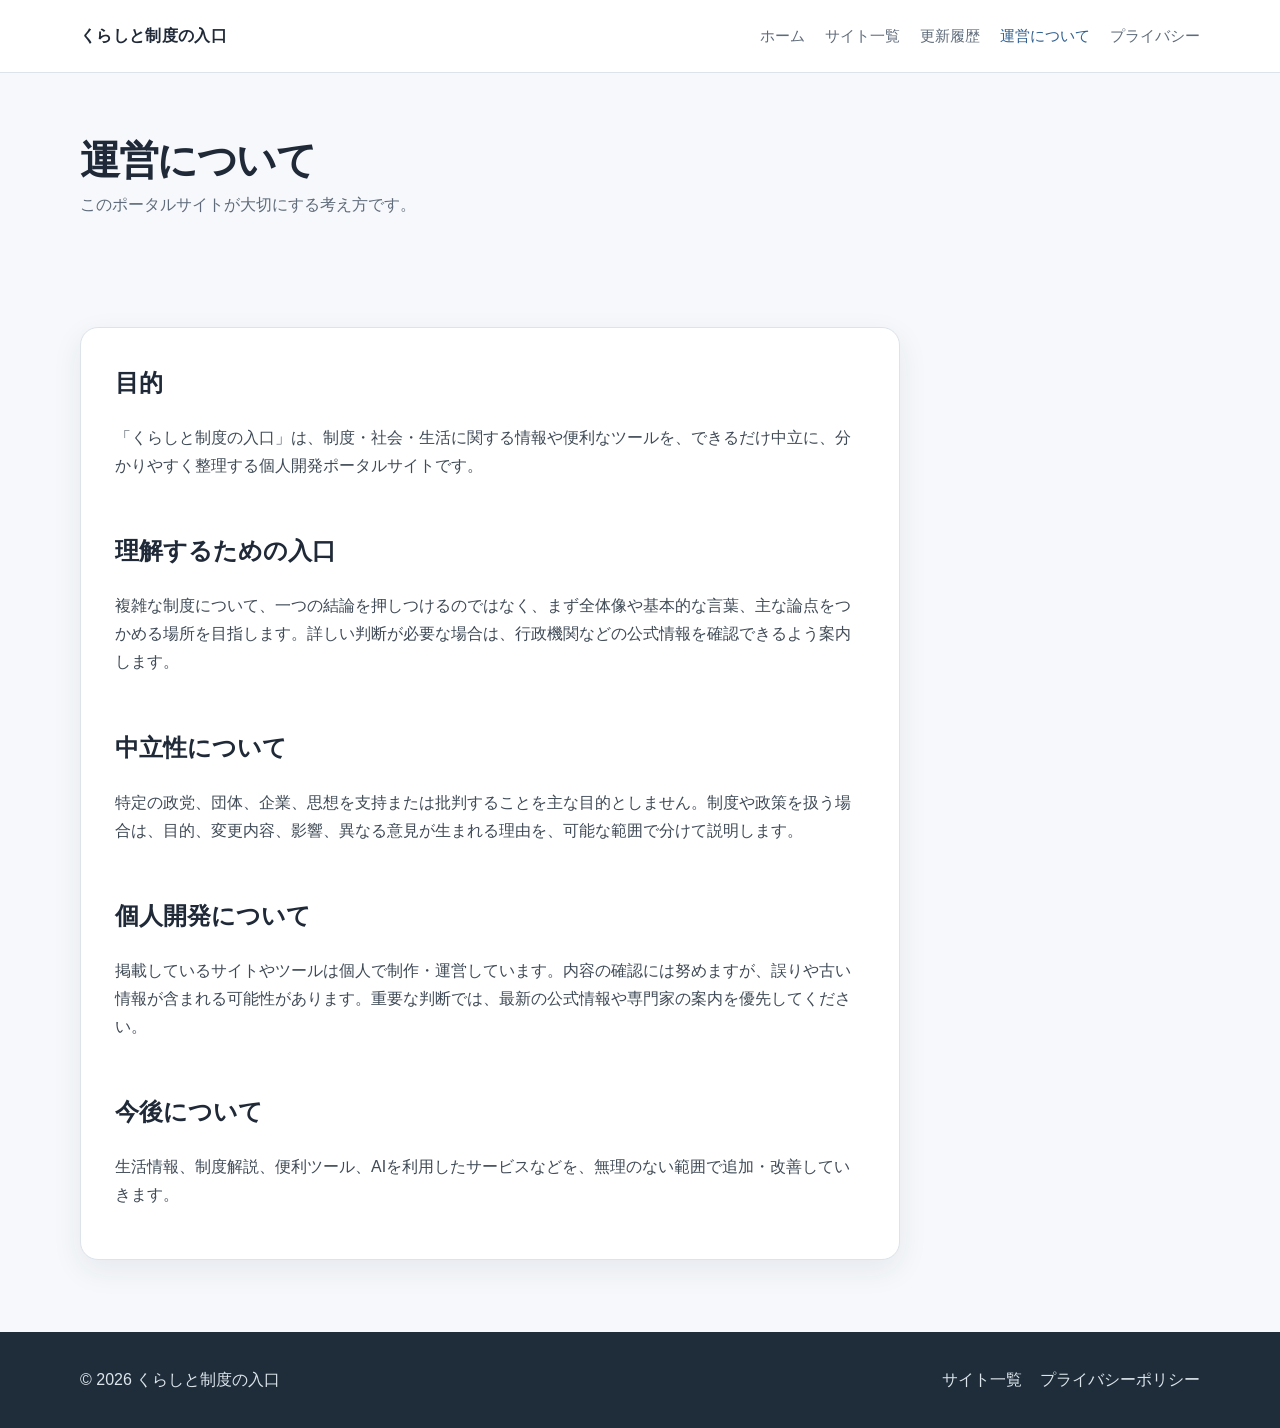
==== about.html @ c163aca3 "Add files via upload" ====
<!doctype html><html lang="ja"><head><meta charset="utf-8"><meta name="viewport" content="width=device-width, initial-scale=1"><meta name="description" content="くらしと制度の入口の目的と運営方針です。"><title>運営について｜くらしと制度の入口</title><link rel="stylesheet" href="styles.css"></head><body>
<header class="site-header"><div class="container header-inner"><a class="logo" href="index.html">くらしと制度の入口</a><nav class="site-nav"><a href="index.html">ホーム</a><a href="sites.html">サイト一覧</a><a href="updates.html">更新履歴</a><a href="about.html" aria-current="page">運営について</a><a href="privacy.html">プライバシー</a></nav></div></header>
<main><header class="page-header"><div class="container"><h1>運営について</h1><p>このポータルサイトが大切にする考え方です。</p></div></header><section class="section"><div class="container"><article class="content-card">
<h2>目的</h2><p>「くらしと制度の入口」は、制度・社会・生活に関する情報や便利なツールを、できるだけ中立に、分かりやすく整理する個人開発ポータルサイトです。</p>
<h2>理解するための入口</h2><p>複雑な制度について、一つの結論を押しつけるのではなく、まず全体像や基本的な言葉、主な論点をつかめる場所を目指します。詳しい判断が必要な場合は、行政機関などの公式情報を確認できるよう案内します。</p>
<h2>中立性について</h2><p>特定の政党、団体、企業、思想を支持または批判することを主な目的としません。制度や政策を扱う場合は、目的、変更内容、影響、異なる意見が生まれる理由を、可能な範囲で分けて説明します。</p>
<h2>個人開発について</h2><p>掲載しているサイトやツールは個人で制作・運営しています。内容の確認には努めますが、誤りや古い情報が含まれる可能性があります。重要な判断では、最新の公式情報や専門家の案内を優先してください。</p>
<h2>今後について</h2><p>生活情報、制度解説、便利ツール、AIを利用したサービスなどを、無理のない範囲で追加・改善していきます。</p>
</article></div></section></main>
<footer class="site-footer"><div class="container footer-inner"><div>© 2026 くらしと制度の入口</div><nav class="footer-links"><a href="sites.html">サイト一覧</a><a href="privacy.html">プライバシーポリシー</a></nav></div></footer></body></html>
---- styles.css ----
:root {
  --bg: #f6f8fb;
  --surface: #ffffff;
  --text: #1f2937;
  --muted: #5f6b7a;
  --primary: #2f5f8f;
  --primary-dark: #244b72;
  --accent: #5d8f78;
  --border: #dce3ea;
  --shadow: 0 10px 30px rgba(34, 56, 78, 0.08);
  --radius: 18px;
  --max-width: 1120px;
}

* { box-sizing: border-box; }
html { scroll-behavior: smooth; }
body {
  margin: 0;
  color: var(--text);
  background: var(--bg);
  font-family: -apple-system, BlinkMacSystemFont, "Hiragino Sans", "Yu Gothic", "Noto Sans JP", sans-serif;
  line-height: 1.75;
}
a { color: inherit; }
img { max-width: 100%; }
.container { width: min(calc(100% - 32px), var(--max-width)); margin-inline: auto; }
.skip-link { position: absolute; left: -9999px; }
.skip-link:focus { left: 16px; top: 16px; background: #fff; padding: 10px 14px; z-index: 999; }
.site-header { position: sticky; top: 0; z-index: 20; background: rgba(255,255,255,.95); border-bottom: 1px solid var(--border); backdrop-filter: blur(12px); }
.header-inner { min-height: 72px; display: flex; align-items: center; justify-content: space-between; gap: 24px; }
.logo { font-weight: 800; text-decoration: none; letter-spacing: .02em; }
.site-nav { display: flex; flex-wrap: wrap; gap: 20px; }
.site-nav a { color: var(--muted); text-decoration: none; font-size: .95rem; }
.site-nav a:hover, .site-nav a[aria-current="page"] { color: var(--primary); }
.hero { padding: 88px 0 72px; background: linear-gradient(145deg, #f8fbff 0%, #edf5f1 100%); border-bottom: 1px solid var(--border); }
.eyebrow { margin: 0 0 12px; color: var(--accent); font-weight: 700; letter-spacing: .08em; font-size: .82rem; }
h1 { margin: 0; font-size: clamp(2.3rem, 7vw, 4.8rem); line-height: 1.15; letter-spacing: -.035em; }
.hero-copy { max-width: 720px; margin: 24px 0 0; color: var(--muted); font-size: clamp(1rem, 2vw, 1.18rem); }
.actions { display: flex; flex-wrap: wrap; gap: 12px; margin-top: 32px; }
.button { display: inline-flex; align-items: center; justify-content: center; min-height: 46px; padding: 0 20px; border-radius: 999px; background: var(--primary); color: #fff; text-decoration: none; font-weight: 700; }
.button:hover { background: var(--primary-dark); }
.button.secondary { background: #fff; color: var(--primary); border: 1px solid var(--border); }
.section { padding: 72px 0; }
.section.alt { background: #fff; border-block: 1px solid var(--border); }
.section-heading { display: flex; align-items: end; justify-content: space-between; gap: 24px; margin-bottom: 28px; }
.section-heading h2, .page-header h1 { margin: 0; font-size: clamp(1.7rem, 4vw, 2.5rem); }
.section-heading p, .page-header p { margin: 8px 0 0; color: var(--muted); }
.text-link { color: var(--primary); font-weight: 700; text-decoration: none; white-space: nowrap; }
.card-grid { display: grid; grid-template-columns: repeat(3, minmax(0, 1fr)); gap: 20px; }
.card { display: flex; flex-direction: column; min-height: 100%; padding: 26px; background: var(--surface); border: 1px solid var(--border); border-radius: var(--radius); box-shadow: var(--shadow); }
.card-icon { width: 48px; height: 48px; display: grid; place-items: center; border-radius: 14px; background: #edf4fa; font-size: 1.55rem; }
.card h3 { margin: 20px 0 8px; font-size: 1.25rem; }
.card p { margin: 0 0 18px; color: var(--muted); }
.card .meta { margin-top: auto; display: flex; justify-content: space-between; align-items: center; gap: 12px; }
.badge { display: inline-flex; align-items: center; min-height: 28px; padding: 0 10px; border-radius: 999px; font-size: .78rem; font-weight: 700; background: #e8f4ed; color: #35664e; }
.badge.soon { background: #f1f3f5; color: #6b7280; }
.card-link { color: var(--primary); font-weight: 700; text-decoration: none; }
.list-panel { background: var(--surface); border: 1px solid var(--border); border-radius: var(--radius); overflow: hidden; }
.update-item { display: grid; grid-template-columns: 140px 1fr; gap: 20px; padding: 20px 24px; border-bottom: 1px solid var(--border); }
.update-item:last-child { border-bottom: 0; }
.update-item time { color: var(--muted); font-size: .92rem; }
.content-card { max-width: 820px; padding: 34px; background: #fff; border: 1px solid var(--border); border-radius: var(--radius); box-shadow: var(--shadow); }
.content-card h2 { margin-top: 2.1em; }
.content-card h2:first-child { margin-top: 0; }
.content-card p, .content-card li { color: #3f4a56; }
.page-header { padding: 64px 0 36px; }
.site-footer { padding: 34px 0; background: #1f2d3a; color: #dce5ec; }
.footer-inner { display: flex; justify-content: space-between; align-items: center; gap: 24px; }
.footer-links { display: flex; flex-wrap: wrap; gap: 18px; }
.footer-links a { color: #dce5ec; text-decoration: none; }
.small { color: var(--muted); font-size: .9rem; }

@media (max-width: 820px) {
  .header-inner { align-items: flex-start; padding: 16px 0; flex-direction: column; gap: 10px; }
  .site-nav { gap: 12px 18px; }
  .hero { padding: 64px 0 54px; }
  .card-grid { grid-template-columns: 1fr; }
  .section { padding: 54px 0; }
  .section-heading { align-items: flex-start; flex-direction: column; }
  .update-item { grid-template-columns: 1fr; gap: 4px; }
  .footer-inner { align-items: flex-start; flex-direction: column; }
}
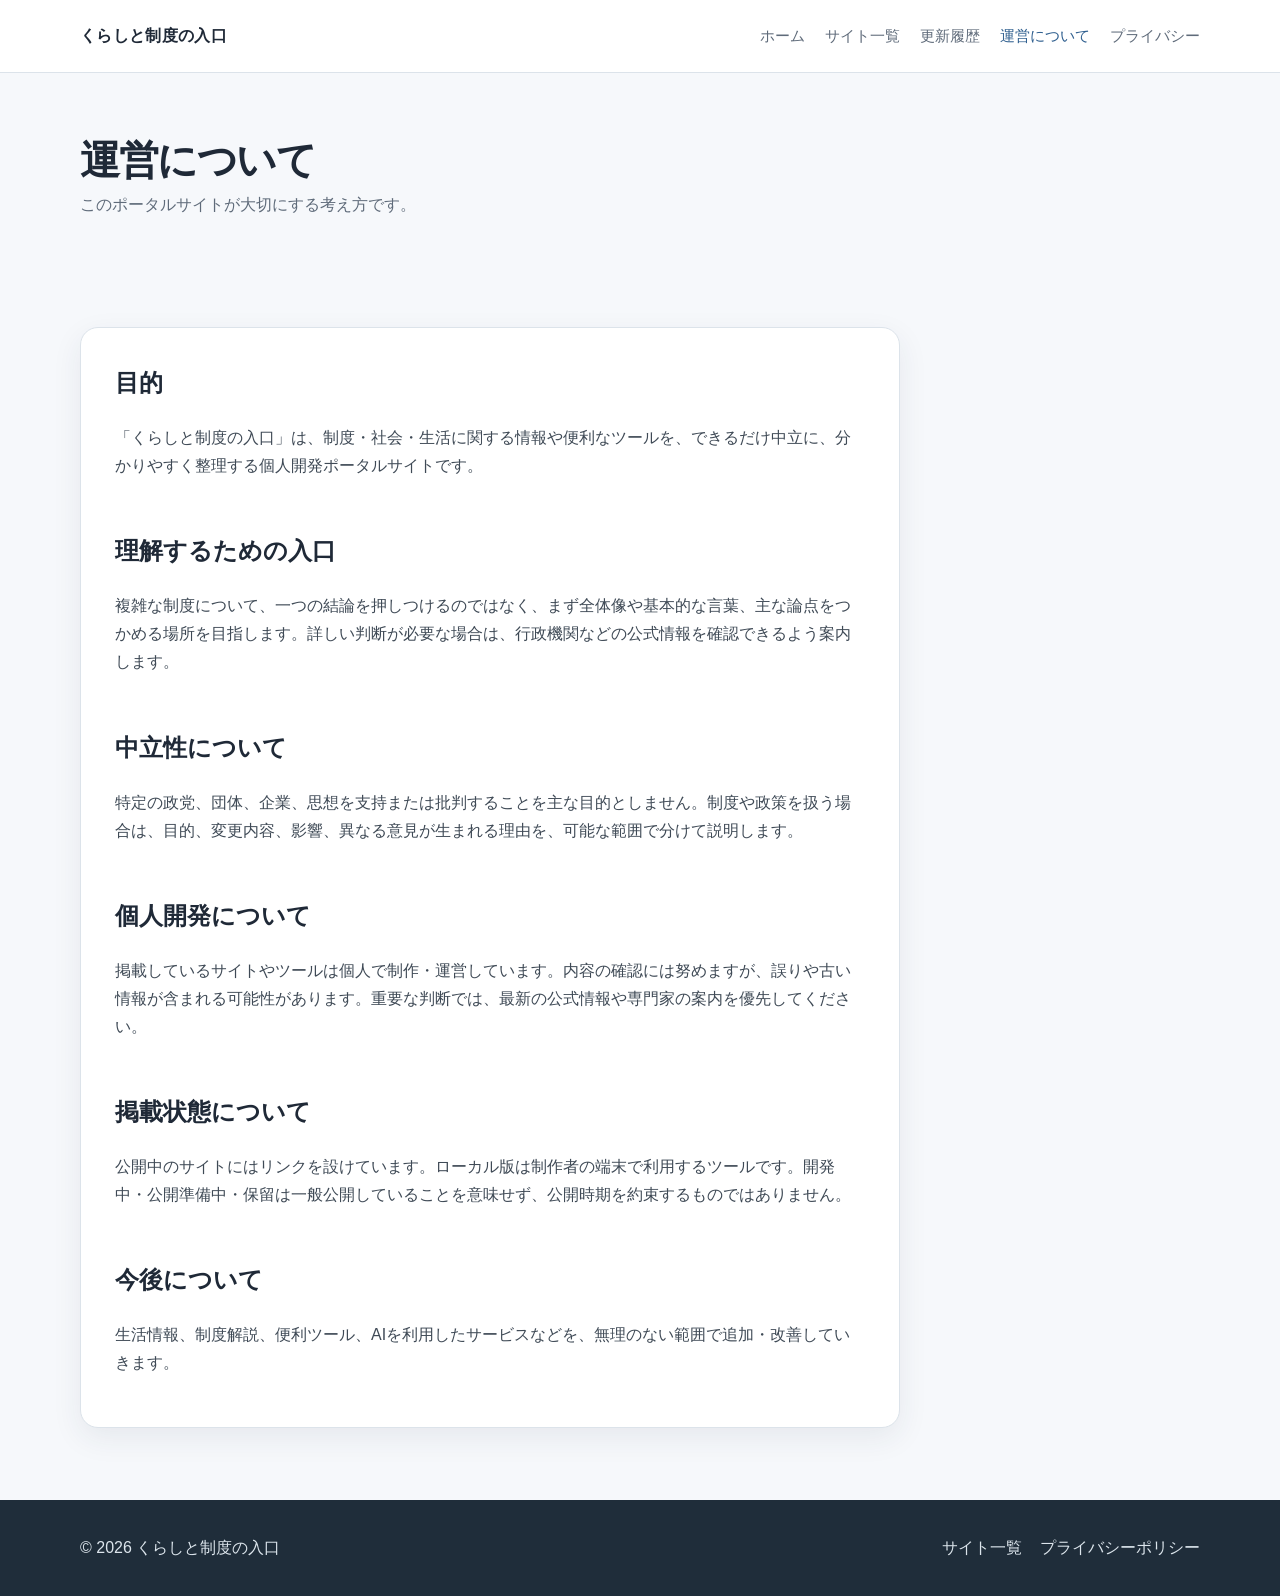
==== commit ea4b7495: "Expand portal with categorized projects and clear availability states" ====
--- a/about.html
+++ b/about.html
@@ -5,6 +5,6 @@
 <h2>理解するための入口</h2><p>複雑な制度について、一つの結論を押しつけるのではなく、まず全体像や基本的な言葉、主な論点をつかめる場所を目指します。詳しい判断が必要な場合は、行政機関などの公式情報を確認できるよう案内します。</p>
 <h2>中立性について</h2><p>特定の政党、団体、企業、思想を支持または批判することを主な目的としません。制度や政策を扱う場合は、目的、変更内容、影響、異なる意見が生まれる理由を、可能な範囲で分けて説明します。</p>
 <h2>個人開発について</h2><p>掲載しているサイトやツールは個人で制作・運営しています。内容の確認には努めますが、誤りや古い情報が含まれる可能性があります。重要な判断では、最新の公式情報や専門家の案内を優先してください。</p>
-<h2>今後について</h2><p>生活情報、制度解説、便利ツール、AIを利用したサービスなどを、無理のない範囲で追加・改善していきます。</p>
+<h2>掲載状態について</h2><p>公開中のサイトにはリンクを設けています。ローカル版は制作者の端末で利用するツールです。開発中・公開準備中・保留は一般公開していることを意味せず、公開時期を約束するものではありません。</p><h2>今後について</h2><p>生活情報、制度解説、便利ツール、AIを利用したサービスなどを、無理のない範囲で追加・改善していきます。</p>
 </article></div></section></main>
 <footer class="site-footer"><div class="container footer-inner"><div>© 2026 くらしと制度の入口</div><nav class="footer-links"><a href="sites.html">サイト一覧</a><a href="privacy.html">プライバシーポリシー</a></nav></div></footer></body></html>
--- a/styles.css
+++ b/styles.css
@@ -80,3 +80,6 @@
   .update-item { grid-template-columns: 1fr; gap: 4px; }
   .footer-inner { align-items: flex-start; flex-direction: column; }
 }
+
+/* Portal V1: purpose navigation and explicit availability */
+.catalog-intro{padding-block:36px 12px}.category-nav{display:flex;flex-wrap:wrap;gap:10px;margin-top:24px}.category-nav a{display:inline-flex;align-items:center;min-height:44px;padding:6px 16px;border:1px solid var(--border);border-radius:24px;background:white;color:var(--primary);text-decoration:none}.section[id]{scroll-margin-top:160px}.card h3{margin-top:0}.card .meta{flex-wrap:wrap}.card-link{display:inline-flex;align-items:center;min-height:44px;flex-wrap:wrap}.availability-note{font-size:.85rem;color:var(--muted)}a:focus-visible{outline:3px solid var(--primary);outline-offset:4px}.status-guide{max-width:780px}@media(prefers-reduced-motion:reduce){html{scroll-behavior:auto}}
